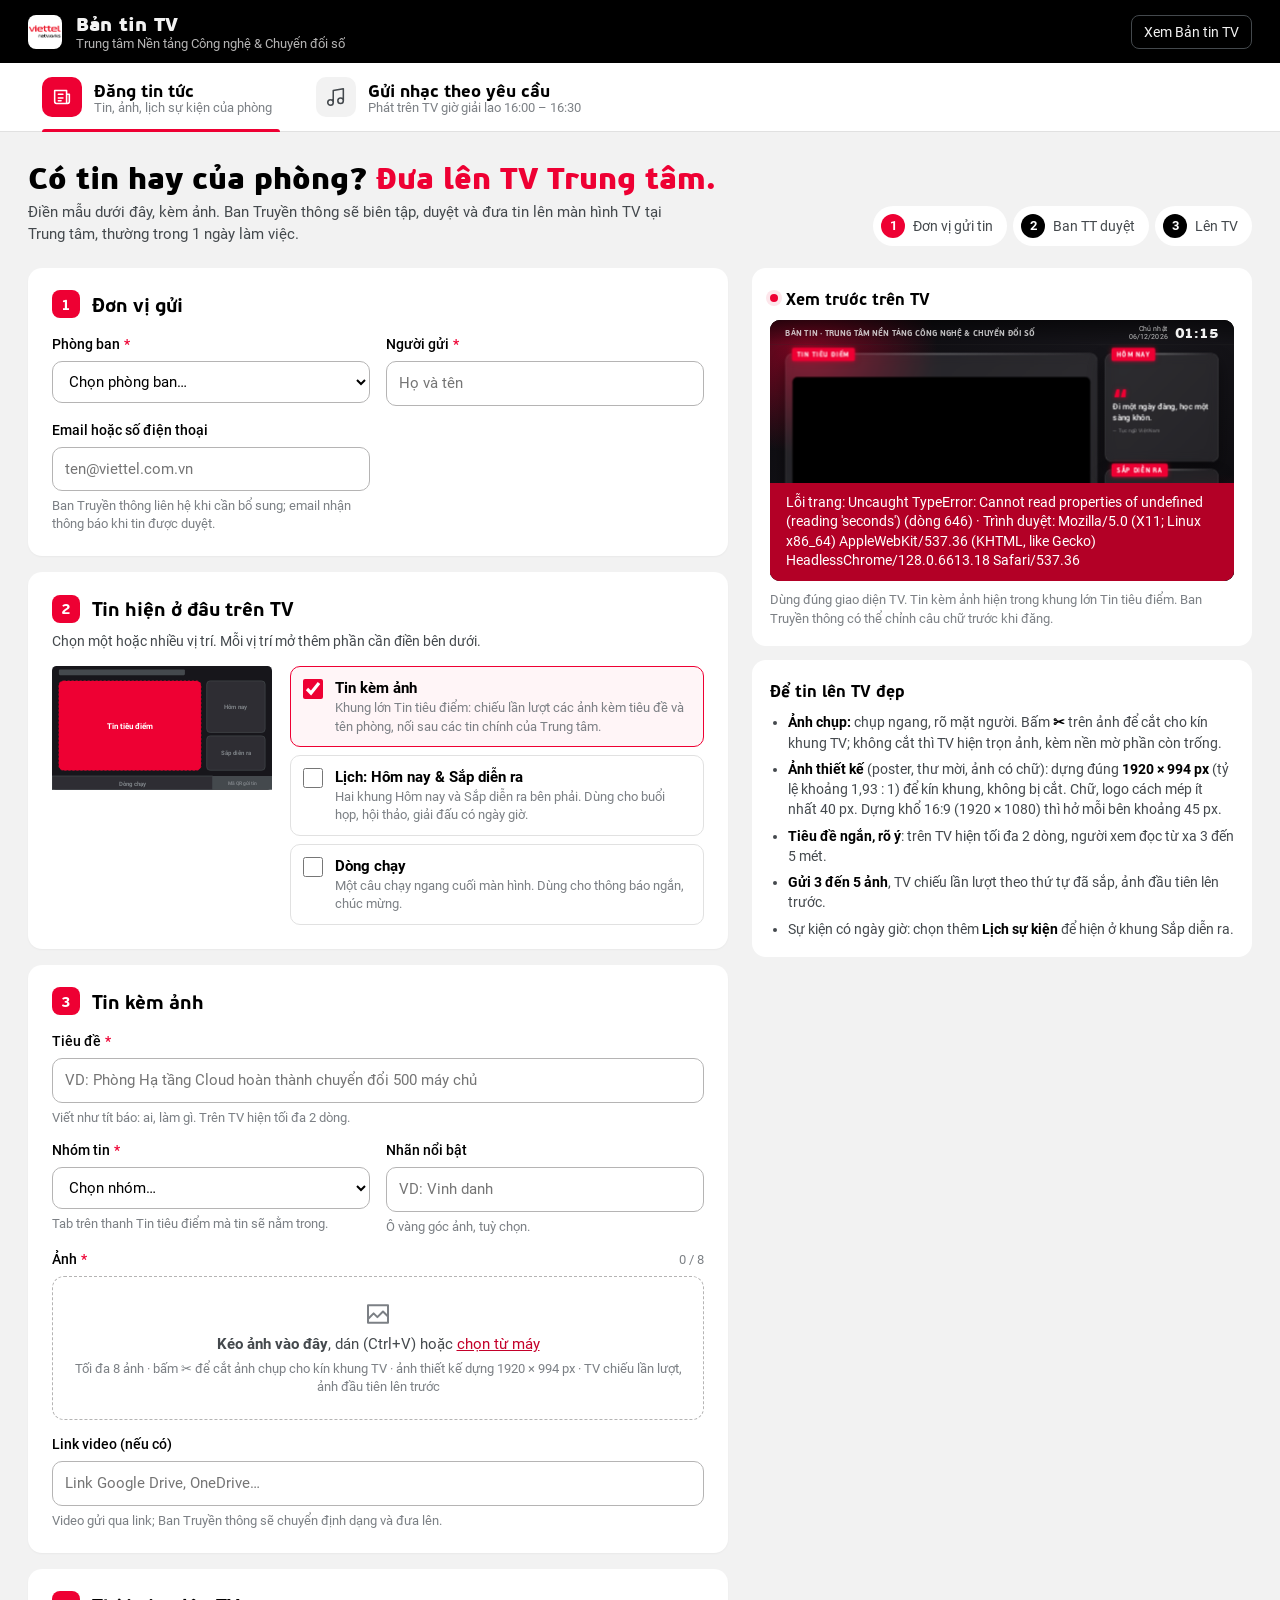
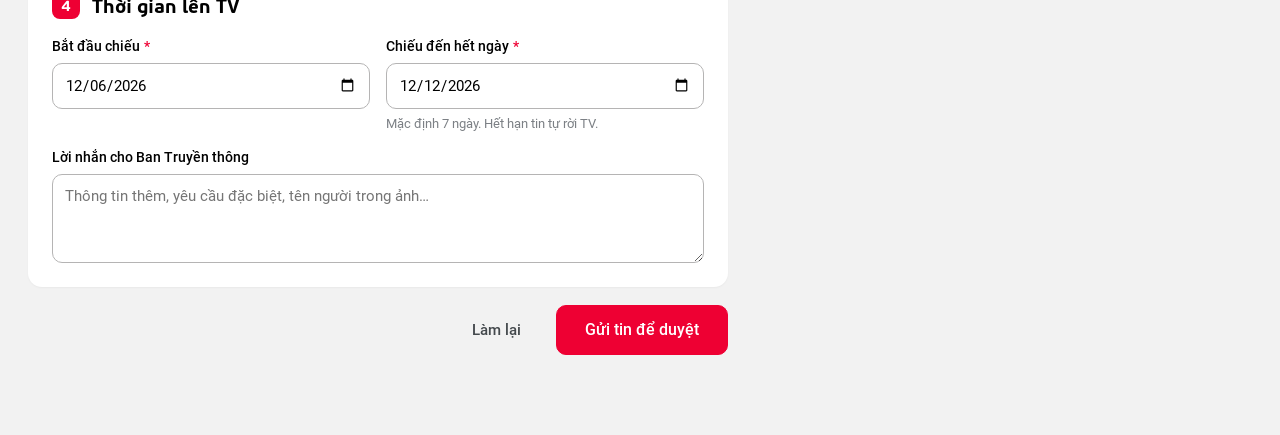
==== news/index.html @ ec41091d "TV nhạc: tải sẵn cả danh sách từ 15:45, lỗi thì thử lại; chưa có file thì hiện Đang tải bài thay vì " ====
<!DOCTYPE html>
<html lang="vi">
<head>
<meta charset="utf-8">
<meta name="viewport" content="width=device-width, initial-scale=1">
<meta name="robots" content="noindex">
<link rel="icon" type="image/png" href="../img/logo-vtnet.png">
<title>Gửi tin, gửi nhạc lên Bản tin TV</title>
<link rel="stylesheet" href="news.css?v=20261112">
<!-- Trang các phòng ban gửi tin (tab Đăng tin tức) và gửi nhạc giải lao (tab Gửi nhạc theo yêu cầu, #nhac, music.js).
     Tin, nhạc vào hàng chờ; Ban Truyền thông duyệt ở duyet.html / nhac.html rồi mới lên TV. -->
</head>
<body>
<header class="top">
  <img src="../img/logo-vtnet.png" alt="">
  <div class="ttl"><b>Bản tin TV</b><span>Trung tâm Nền tảng Công nghệ &amp; Chuyển đổi số</span></div>
  <span class="sp"></span>
  <span class="demo" id="demo" hidden title="Chưa nối máy chủ: tin chỉ lưu trong trình duyệt này">Chế độ thử</span>
  <a class="lnk" href="../tv/" target="_blank" rel="noopener">Xem Bản tin TV</a>
</header>

<nav class="modes" role="tablist" aria-label="Chọn việc">
  <div class="modes-in">
    <button type="button" role="tab" data-mode="tin" aria-selected="true">
      <svg viewBox="0 0 24 24" aria-hidden="true"><path d="M4 5h13v14H6a2 2 0 0 1-2-2zM17 9h3v8a2 2 0 0 1-2 2M8 9h5M8 13h5M8 16h3" fill="none" stroke="currentColor" stroke-width="1.7" stroke-linecap="round" stroke-linejoin="round"/></svg>
      <span><b>Đăng tin tức</b><small>Tin, ảnh, lịch sự kiện của phòng</small></span></button>
    <button type="button" role="tab" data-mode="nhac" aria-selected="false">
      <svg viewBox="0 0 24 24" aria-hidden="true"><path d="M9 18V5l11-2v13M9 18a3 3 0 1 1-6 0 3 3 0 0 1 6 0zm11-2a3 3 0 1 1-6 0 3 3 0 0 1 6 0z" fill="none" stroke="currentColor" stroke-width="1.7" stroke-linejoin="round"/></svg>
      <span><b>Gửi nhạc theo yêu cầu</b><small>Phát trên TV giờ giải lao 16:00 – 16:30</small></span></button>
  </div>
</nav>

<main class="wrap" id="main">
  <div class="hero">
    <div>
      <h1>Có tin hay của phòng? <span>Đưa lên TV Trung tâm.</span></h1>
      <p>Điền mẫu dưới đây, kèm ảnh. Ban Truyền thông sẽ biên tập, duyệt và đưa tin lên màn hình TV tại Trung tâm, thường trong 1 ngày làm việc.</p>
    </div>
    <ol class="steps"><li class="on">Đơn vị gửi tin</li><li>Ban TT duyệt</li><li>Lên TV</li></ol>
  </div>

  <div class="cols">
    <form id="form" novalidate>
      <div id="fields"></div>
      <div class="actions">
        <p class="errs" id="errs" role="alert"></p>
        <button type="button" class="btn ghost" id="reset">Làm lại</button>
        <button type="submit" class="btn primary lg" id="send">Gửi tin để duyệt</button>
      </div>
    </form>

    <aside class="side">
      <div class="sticky">
        <div class="panel">
          <h3><span class="dot"></span>Xem trước trên TV</h3>
          <div class="tvbox"><iframe id="tv" title="Xem trước Bản tin TV" loading="lazy"></iframe></div>
          <p class="note">Dùng đúng giao diện TV. Tin kèm ảnh hiện trong khung lớn Tin tiêu điểm. Ban Truyền thông có thể chỉnh câu chữ trước khi đăng.</p>
        </div>
        <div class="panel tips-panel">
          <h3>Để tin lên TV đẹp</h3>
          <ul class="tips">
            <li><b>Ảnh chụp:</b> chụp ngang, rõ mặt người. Bấm <b>✂</b> trên ảnh để cắt cho kín khung TV; không cắt thì TV hiện trọn ảnh, kèm nền mờ phần còn trống.</li>
            <li><b>Ảnh thiết kế</b> (poster, thư mời, ảnh có chữ): dựng đúng <b>1920 × 994 px</b> (tỷ lệ khoảng 1,93 : 1) để kín khung, không bị cắt. Chữ, logo cách mép ít nhất 40 px. Dựng khổ 16:9 (1920 × 1080) thì hở mỗi bên khoảng 45 px.</li>
            <li><b>Tiêu đề ngắn, rõ ý</b>: trên TV hiện tối đa 2 dòng, người xem đọc từ xa 3 đến 5 mét.</li>
            <li><b>Gửi 3 đến 5 ảnh</b>, TV chiếu lần lượt theo thứ tự đã sắp, ảnh đầu tiên lên trước.</li>
            <li>Sự kiện có ngày giờ: chọn thêm <b>Lịch sự kiện</b> để hiện ở khung Sắp diễn ra.</li>
          </ul>
        </div>
      </div>
    </aside>
  </div>
</main>

<section class="done" id="done" hidden>
  <div class="ok"><svg width="32" height="32" viewBox="0 0 24 24" aria-hidden="true"><path d="M5 12.5l4.5 4.5L19 7.5" fill="none" stroke="currentColor" stroke-width="2.4" stroke-linecap="round" stroke-linejoin="round"/></svg></div>
  <h2>Đã gửi tin</h2>
  <p>Ban Truyền thông sẽ xem và phản hồi. Ghi lại mã tin khi cần hỏi:</p>
  <div class="code" id="code"></div>
  <p id="mailnote"></p>
  <button class="btn primary" id="again">Gửi tin khác</button>
</section>

<main class="wrap" id="music" hidden></main>

<section class="done" id="mdone" hidden>
  <div class="ok"><svg width="32" height="32" viewBox="0 0 24 24" aria-hidden="true"><path d="M5 12.5l4.5 4.5L19 7.5" fill="none" stroke="currentColor" stroke-width="2.4" stroke-linecap="round" stroke-linejoin="round"/></svg></div>
  <h2>Đã gửi bài</h2>
  <p>Ban Truyền thông sẽ nghe và duyệt. Bài được duyệt vào hàng chờ, phát trên TV giờ giải lao chiều các ngày làm việc. Mã bài:</p>
  <div class="code" id="mcode"></div>
  <p id="mmailnote"></p>
  <button class="btn primary" id="magain">Gửi bài khác</button>
</section>

<script src="config.js?v=20261112"></script>
<script src="shared.js?v=20261112"></script>
<script src="form.js?v=20261112"></script>
<script src="music.js?v=20261112"></script>
<script>
(function () {
  'use strict';
  const N = window.VTNews, $ = (id) => document.getElementById(id);
  $('demo').hidden = !N.isDemo();

  const tv = $('tv');
  let first = true;
  function preview(r) {
    N.setPreview(Object.assign({}, r, { id: 'preview' }));
    if (first) { tv.src = '../tv/?preview=1'; first = false; } else { try { tv.contentWindow.location.reload(); } catch (e) { tv.src = '../tv/?preview=1&t=' + Date.now(); } }
  }

  // Nhớ phòng ban, người gửi, liên hệ cho lần gửi sau (chỉ trên máy này)
  const ME_KEY = 'vtnews-me';
  const me = N.store(ME_KEY) || {};
  const fresh = () => ({ dept: me.dept || '', sender: me.sender || '', contact: me.contact || '', where: { story: true } });
  const form = VTForm.mount($('fields'), fresh(), { onChange: preview });
  preview(form.get());

  $('reset').addEventListener('click', () => { if (confirm('Xoá toàn bộ nội dung đang điền?')) { form.set(fresh()); preview(form.get()); } });

  $('form').addEventListener('submit', (e) => {
    e.preventDefault();
    const errs = form.validate();
    $('errs').textContent = errs.length ? 'Còn thiếu: ' + errs.join(' · ') : '';
    if (errs.length) return;
    const p = form.payload(), btn = $('send');
    btn.disabled = true; btn.textContent = p.files.length ? 'Đang gửi ' + p.files.length + ' ảnh…' : 'Đang gửi…';
    N.call('submit', p).then((j) => {
      N.store(ME_KEY, { dept: p.record.dept, sender: p.record.sender, contact: p.record.contact });
      Object.assign(me, { dept: p.record.dept, sender: p.record.sender, contact: p.record.contact });
      $('code').textContent = j.record.id;
      $('mailnote').textContent = /@/.test(p.record.contact) ? 'Kết quả duyệt sẽ gửi về ' + p.record.contact + '.' : '';
      $('main').hidden = true; $('done').hidden = false; window.scrollTo(0, 0);
    }).catch((err) => {
      $('errs').textContent = 'Chưa gửi được: ' + err.message + '. Thử lại, hoặc gửi ảnh và nội dung qua email cho Ban Truyền thông.';
    }).then(() => { btn.disabled = false; btn.textContent = 'Gửi tin để duyệt'; });
  });

  // ---------- hai tab: Đăng tin tức | Gửi nhạc theo yêu cầu (#nhac) ----------
  let music = null;
  function mode(m) {
    const nhac = m === 'nhac';
    document.querySelectorAll('[data-mode]').forEach((b) => b.setAttribute('aria-selected', String(b.dataset.mode === m)));
    $('main').hidden = nhac || !$('done').hidden; $('done').hidden = nhac || $('done').hidden;
    $('music').hidden = !nhac || !$('mdone').hidden; $('mdone').hidden = !nhac || $('mdone').hidden;
    if (nhac && !music) music = VTMusic.mount($('music'), { onDone: (id, r) => {
      $('mcode').textContent = id;
      $('mmailnote').textContent = /@/.test(r.contact) ? 'Kết quả duyệt sẽ gửi về ' + r.contact + '.' : '';
      $('music').hidden = true; $('mdone').hidden = false; window.scrollTo(0, 0);
    } });
    document.title = nhac ? 'Gửi nhạc giải lao · Bản tin TV' : 'Gửi tin lên Bản tin TV';
  }
  document.querySelectorAll('[data-mode]').forEach((b) => b.addEventListener('click', () => {
    history.replaceState(null, '', b.dataset.mode === 'nhac' ? '#nhac' : location.pathname + location.search);
    mode(b.dataset.mode); window.scrollTo(0, 0);
  }));
  window.addEventListener('hashchange', () => mode(location.hash === '#nhac' ? 'nhac' : 'tin'));
  mode(location.hash === '#nhac' ? 'nhac' : 'tin');
  $('magain').addEventListener('click', () => { $('mdone').hidden = true; $('music').hidden = false; window.scrollTo(0, 0); });

  $('again').addEventListener('click', () => {
    form.set(fresh()); preview(form.get());
    $('done').hidden = true; $('main').hidden = false; window.scrollTo(0, 0);
  });
})();
</script>
</body>
</html>
---- news/news.css ----
/* Trang gửi tin và trang duyệt tin. Chỉ 5 màu Viettel và tint. */
@font-face { font-family: "FS PF BeauSans Pro"; font-weight: 700; font-display: swap; src: url("../fonts/FSPFBeauSansPro-Bold.otf") format("opentype"); }
@font-face { font-family: "FS PF BeauSans Pro"; font-weight: 800; font-display: swap; src: url("../fonts/FSPFBeauSansPro-Black.ttf") format("truetype"); }
@font-face { font-family: "Roboto"; font-weight: 400; font-display: swap; src: url("../fonts/Roboto-Regular.ttf") format("truetype"); }
@font-face { font-family: "Roboto"; font-weight: 500; font-display: swap; src: url("../fonts/Roboto-Medium.ttf") format("truetype"); }
@font-face { font-family: "Roboto"; font-weight: 700; font-display: swap; src: url("../fonts/Roboto-Bold.ttf") format("truetype"); }

:root {
  --red: #EE0033; --red-d: #C4002A; --red-t: #FDE6EB; --red-tt: #FFF5F7;
  --ink: #000000; --ink-2: #44494D; --ink-3: #7C8085; --line: #E1E1E1; --line-2: #B5B4B4;
  --bg: #F2F2F2; --card: #FFFFFF;
  --display: "FS PF BeauSans Pro", "Roboto", "Segoe UI", Helvetica, Arial, sans-serif;
  --body: "Roboto", "Segoe UI", Helvetica, Arial, sans-serif;
  --r: 14px;
  color-scheme: light;
}
* { box-sizing: border-box; }
html { -webkit-text-size-adjust: 100%; }
body { margin: 0; background: var(--bg); color: var(--ink); font: 15px/1.5 var(--body); -webkit-font-smoothing: antialiased; }
button, input, select, textarea { font: inherit; color: inherit; }
[hidden] { display: none !important; }
a { color: var(--red-d); }

/* thanh trên cùng */
.top { position: sticky; top: 0; z-index: 20; display: flex; align-items: center; gap: 14px; padding: 12px 28px; background: #000; color: #F2F2F2; }
.top img { width: 34px; height: 34px; border-radius: 8px; background: #fff; object-fit: contain; }
.top .ttl { display: flex; flex-direction: column; line-height: 1.25; min-width: 0; }
.top .ttl b { font-family: var(--display); font-weight: 800; font-size: 19px; letter-spacing: .01em; }
.top .ttl span { font-size: 12.5px; color: #B5B4B4; white-space: nowrap; overflow: hidden; text-overflow: ellipsis; }
.top .sp { flex: 1; }
.top .demo { padding: 4px 10px; border-radius: 999px; background: var(--red); color: #fff; font-size: 12px; font-weight: 700; letter-spacing: .04em; text-transform: uppercase; white-space: nowrap; }
.top a.lnk, .top button.lnk { color: #F2F2F2; background: none; border: 1px solid #44494D; border-radius: 8px; padding: 6px 12px; font-size: 13.5px; text-decoration: none; cursor: pointer; white-space: nowrap; }
.top .lnk:hover { border-color: #B5B4B4; }

.wrap { max-width: 1320px; margin: 0 auto; padding: 28px 28px 80px; }

/* giới thiệu 3 bước */
.hero { display: grid; grid-template-columns: minmax(0, 1fr) auto; gap: 24px; align-items: end; margin-bottom: 22px; }
.hero h1 { margin: 0 0 6px; font-family: var(--display); font-weight: 800; font-size: 30px; line-height: 1.15; }
.hero h1 span { color: var(--red); }
.hero p { margin: 0; color: var(--ink-2); max-width: 640px; }
.steps { display: flex; gap: 6px; margin: 0; padding: 0; list-style: none; counter-reset: st; }
.steps li { counter-increment: st; display: flex; align-items: center; gap: 8px; padding: 8px 14px 8px 8px; background: var(--card); border-radius: 999px; font-size: 13.5px; color: var(--ink-2); white-space: nowrap; }
.steps li::before { content: counter(st); display: grid; place-items: center; width: 24px; height: 24px; border-radius: 50%; background: var(--ink); color: #fff; font-weight: 700; font-size: 12.5px; }
.steps li.on::before { background: var(--red); }

.cols { display: grid; grid-template-columns: minmax(0, 1fr) 500px; gap: 24px; align-items: start; }

/* ---------- khung nhập ---------- */
.vtform { counter-reset: sec; display: grid; gap: 16px; }
.card { background: var(--card); border-radius: var(--r); padding: 22px 24px 24px; box-shadow: 0 1px 2px rgba(0,0,0,.04); }
.card h2 { counter-increment: sec; display: flex; align-items: center; gap: 12px; margin: 0 0 16px; font-family: var(--display); font-weight: 700; font-size: 19px; }
.card h2::before { content: counter(sec); display: grid; place-items: center; width: 28px; height: 28px; border-radius: 8px; background: var(--red); color: #fff; font-size: 15px; }
.card.admin { border: 1.5px dashed var(--line-2); }
.card.admin h2::before { background: var(--ink); }
.card .lead { margin: -8px 0 14px; color: var(--ink-2); font-size: 14px; }
.grid { display: grid; grid-template-columns: repeat(2, minmax(0, 1fr)); gap: 14px 16px; }
.f { display: flex; flex-direction: column; gap: 6px; min-width: 0; }
.f.wide { grid-column: 1 / -1; }
.fl { display: flex; align-items: baseline; gap: 4px; font-weight: 500; font-size: 14px; color: var(--ink); }
.fl em { color: var(--red); font-style: normal; }
.fl .cnt { margin-left: auto; font-style: normal; font-weight: 400; font-size: 12.5px; color: var(--ink-3); font-variant-numeric: tabular-nums; }
.fl .cnt.hi { color: var(--red-d); }
.f input, .f select, .f textarea { width: 100%; padding: 10px 12px; border: 1px solid var(--line-2); border-radius: 10px; background: #fff; outline: none; transition: border-color .15s, box-shadow .15s; }
.f textarea { resize: vertical; min-height: 44px; }
.f input:focus, .f select:focus, .f textarea:focus { border-color: var(--ink); box-shadow: 0 0 0 3px rgba(0,0,0,.08); }
.f .hint { color: var(--ink-3); font-size: 12.5px; line-height: 1.4; }
.warn:empty { display: none; }
.warn { color: var(--red-d); font-size: 12.5px; }
.f.err input, .f.err select, .f.err textarea, .f.err .drop { border-color: var(--red); box-shadow: 0 0 0 3px var(--red-t); }
.f.check, .opt { flex-direction: row; align-items: flex-start; gap: 12px; cursor: pointer; }
.f.check input, .opt input { width: 20px; height: 20px; margin: 2px 0 0; accent-color: var(--red); flex: none; }
.f.check span, .opt span { display: flex; flex-direction: column; }
.f.check small, .opt small { color: var(--ink-3); font-size: 13px; line-height: 1.4; }

/* chọn vị trí trên TV */
.where { display: grid; grid-template-columns: 220px minmax(0, 1fr); gap: 18px; align-items: start; }
.tvmap { width: 100%; height: auto; display: block; }
.tvmap .z-bg { fill: #17161b; }
.tvmap .z-dim { fill: #44494D; }
.tvmap .z { fill: #2e2d33; stroke: #44494D; stroke-width: .6; transition: fill .2s; }
.tvmap .z.on { fill: var(--red); stroke: var(--red); }
.tvmap .z-big { fill: #26252b; stroke-dasharray: 2 1.5; }
.tvmap .z-t { fill: #7C8085; font: 700 7px var(--body); text-anchor: middle; }
.tvmap [data-z-t] { font-size: 5.6px; }
.tvmap .z-t.on { fill: #fff; }
.opts { display: grid; gap: 8px; }
.opt { display: flex; padding: 10px 12px; border: 1px solid var(--line); border-radius: 10px; transition: border-color .15s, background .15s; }
.opt:hover { border-color: var(--line-2); }
.opt:has(input:checked) { border-color: var(--red); background: var(--red-tt); }
.opt.err { border-color: var(--red); }

/* ảnh */
.drop { display: grid; justify-items: center; gap: 4px; padding: 22px 16px; border: 1.5px dashed var(--line-2); border-radius: 12px; text-align: center; color: var(--ink-2); cursor: pointer; transition: border-color .15s, background .15s; outline: none; }
.drop svg { width: 30px; height: 30px; color: var(--ink-3); }
.drop u { color: var(--red-d); }
.drop small { color: var(--ink-3); font-size: 12.5px; }
.drop:hover, .drop:focus-visible, .drop.over { border-color: var(--red); background: var(--red-tt); }
.drop.busy { opacity: .6; pointer-events: none; }
.drop.full { display: none; }
.thumbs { list-style: none; margin: 4px 0 0; padding: 0; display: grid; grid-template-columns: repeat(auto-fill, minmax(150px, 1fr)); gap: 10px; }
.thumbs:empty { display: none; }
.thumbs li { position: relative; border-radius: 10px; overflow: hidden; background: #000; }
.thumbs img { display: block; width: 100%; aspect-ratio: 1232 / 638; object-fit: contain; }
.thumbs .n { position: absolute; left: 6px; top: 6px; min-width: 22px; height: 22px; padding: 0 6px; display: grid; place-items: center; border-radius: 6px; background: var(--red); color: #fff; font-weight: 700; font-size: 12px; }
.thumbs .tb { position: absolute; right: 6px; top: 6px; display: flex; gap: 4px; }
.thumbs .tb button { width: 26px; height: 26px; border: 0; border-radius: 6px; background: rgba(0,0,0,.65); color: #fff; font-size: 16px; line-height: 1; cursor: pointer; }
.thumbs .tb button:hover:not(:disabled) { background: var(--red); }
.thumbs .tb button:disabled { opacity: .35; cursor: default; }
.thumbs li small { display: block; padding: 5px 8px; background: #44494D; color: #F2F2F2; font-size: 11.5px; line-height: 1.3; }

/* nút */
/* khung cắt ảnh theo khung TV */
.cropper { position: fixed; inset: 0; z-index: 50; display: grid; place-items: center; padding: 16px; background: rgba(0,0,0,.72); }
.cr-card { width: min(920px, 100%); max-height: 100%; overflow: auto; padding: 20px 22px; border-radius: var(--r); background: var(--card); }
.cr-card h3 { margin: 0 0 2px; font-family: var(--display); font-size: 19px; }
.cr-card p { margin: 0 0 14px; color: var(--ink-2); font-size: 14px; }
.cr-stage { position: relative; aspect-ratio: 1232 / 638; overflow: hidden; border-radius: 10px; background: #000; cursor: grab; touch-action: none; user-select: none; }
.cr-stage.drag { cursor: grabbing; }
.cr-stage img { position: absolute; left: 0; top: 0; max-width: none; pointer-events: none; }
.cr-zoom { display: flex; align-items: center; gap: 12px; margin: 14px 0 4px; font-size: 13px; color: var(--ink-3); }
.cr-zoom input { flex: 1; accent-color: var(--red); }
.cr-act { display: flex; gap: 8px; margin-top: 12px; }
.cr-act span { flex: 1; }
.btn { display: inline-flex; align-items: center; justify-content: center; gap: 8px; min-height: 42px; padding: 0 18px; border: 1px solid var(--line-2); border-radius: 10px; background: #fff; font-weight: 500; cursor: pointer; white-space: nowrap; transition: background .15s, border-color .15s; }
.btn:hover { border-color: var(--ink); }
.btn.primary { background: var(--red); border-color: var(--red); color: #fff; }
.btn.primary:hover { background: var(--red-d); border-color: var(--red-d); }
.btn.dark { background: var(--ink); border-color: var(--ink); color: #fff; }
.btn.ghost { border-color: transparent; background: none; color: var(--ink-2); }
.btn.ghost:hover { color: var(--red-d); }
.btn:disabled { opacity: .5; cursor: progress; }
.btn.lg { min-height: 50px; padding: 0 28px; font-size: 16px; }

/* cột phải: xem trước */
.side .sticky { position: sticky; top: 82px; display: grid; gap: 14px; }
.panel { background: var(--card); border-radius: var(--r); padding: 18px; }
.panel h3 { margin: 0 0 10px; display: flex; align-items: center; gap: 8px; font-family: var(--display); font-weight: 700; font-size: 16px; }
.panel h3 .dot { width: 8px; height: 8px; border-radius: 50%; background: var(--red); box-shadow: 0 0 0 4px var(--red-t); }
.tvbox { position: relative; aspect-ratio: 16 / 9; border-radius: 10px; overflow: hidden; background: #000; }
.tvbox iframe { position: absolute; inset: 0; width: 100%; height: 100%; border: 0; }
.panel .note { margin: 10px 0 0; color: var(--ink-3); font-size: 12.5px; }
.tips { margin: 0; padding-left: 18px; color: var(--ink-2); font-size: 13.5px; }
.tips li + li { margin-top: 6px; }
.tips b { color: var(--ink); }

.actions { display: flex; align-items: center; gap: 16px; justify-content: flex-end; margin-top: 18px; }
.errs { margin: 0 auto 0 0; color: var(--red-d); font-size: 13.5px; }
.errs:empty { display: none; }

/* đã gửi */
.done { max-width: 560px; margin: 60px auto; padding: 36px; background: var(--card); border-radius: 18px; text-align: center; }
.done .ok { width: 64px; height: 64px; margin: 0 auto 16px; display: grid; place-items: center; border-radius: 50%; background: var(--red); color: #fff; }
.done h2 { margin: 0 0 8px; font-family: var(--display); font-weight: 800; font-size: 26px; }
.done p { margin: 0 0 6px; color: var(--ink-2); }
.done .code { display: inline-block; margin: 10px 0 22px; padding: 8px 16px; border-radius: 10px; background: var(--bg); font: 700 20px/1 var(--body); letter-spacing: .08em; }

.toast { position: fixed; left: 50%; bottom: 24px; z-index: 50; transform: translateX(-50%); padding: 12px 18px; border-radius: 10px; background: #000; color: #fff; font-size: 14px; box-shadow: 0 10px 30px rgba(0,0,0,.25); }
.toast.bad { background: var(--red-d); }

/* ---------- trang duyệt ---------- */
.admin-wrap { display: grid; grid-template-columns: 360px minmax(0, 1fr); min-height: calc(100vh - 58px); }
.inbox { border-right: 1px solid var(--line); background: var(--card); display: flex; flex-direction: column; height: calc(100vh - 58px); position: sticky; top: 58px; }
.inbox .head { padding: 16px 16px 10px; border-bottom: 1px solid var(--line); display: grid; gap: 10px; }
.stats { display: grid; grid-template-columns: repeat(3, 1fr); gap: 8px; }
.stats div { padding: 8px 10px; border-radius: 10px; background: var(--bg); }
.stats b { display: block; font-family: var(--display); font-weight: 800; font-size: 22px; line-height: 1.1; }
.stats span { font-size: 12px; color: var(--ink-2); }
.stats .live b { color: var(--red); }
.filters { display: flex; flex-wrap: wrap; gap: 6px; }
.filters button { padding: 5px 11px; border: 1px solid var(--line); border-radius: 999px; background: #fff; font-size: 13px; color: var(--ink-2); cursor: pointer; }
.filters button.on { background: var(--ink); border-color: var(--ink); color: #fff; }
.filters button i { font-style: normal; opacity: .65; margin-left: 3px; }
.search { width: 100%; padding: 8px 12px; border: 1px solid var(--line-2); border-radius: 10px; outline: none; }
.search:focus { border-color: var(--ink); }
.items { list-style: none; margin: 0; padding: 6px; overflow: auto; flex: 1; }
.items li { display: grid; grid-template-columns: 64px minmax(0, 1fr); gap: 10px; padding: 10px; border-radius: 10px; cursor: pointer; }
.items li:hover { background: var(--bg); }
.items li.on { background: var(--red-tt); box-shadow: inset 3px 0 0 var(--red); }
.items .th { width: 64px; height: 36px; border-radius: 6px; background: #17161b center / cover no-repeat; display: grid; place-items: center; color: #7C8085; font-size: 10px; }
.items .tt { font-weight: 500; font-size: 14px; line-height: 1.3; display: -webkit-box; -webkit-line-clamp: 2; -webkit-box-orient: vertical; overflow: hidden; }
.items .mt { display: flex; align-items: center; gap: 6px; margin-top: 4px; font-size: 12px; color: var(--ink-3); white-space: nowrap; overflow: hidden; }
.items .empty { display: block; padding: 30px 16px; text-align: center; color: var(--ink-3); cursor: default; }
.items .empty:hover { background: none; }
.chip { display: inline-block; padding: 2px 8px; border-radius: 999px; font-size: 11.5px; font-weight: 700; white-space: nowrap; background: var(--bg); color: var(--ink-2); }
.chip.pending { background: #000; color: #fff; }
.chip.live { background: var(--red); color: #fff; }
.chip.scheduled { background: var(--red-t); color: var(--red-d); }
.chip.rejected, .chip.archived, .chip.expired { background: var(--bg); color: var(--ink-3); }

.editor { padding: 0 28px 60px; min-width: 0; }
.ebar { position: sticky; top: 58px; z-index: 10; display: flex; align-items: center; gap: 10px; flex-wrap: wrap; margin: 0 -28px 20px; padding: 14px 28px; background: rgba(242,242,242,.94); backdrop-filter: blur(10px); border-bottom: 1px solid var(--line); }
.ebar .who { margin-right: auto; min-width: 0; }
.ebar .who b { display: block; font-family: var(--display); font-weight: 700; font-size: 17px; white-space: nowrap; overflow: hidden; text-overflow: ellipsis; max-width: 520px; }
.ebar .who span { font-size: 12.5px; color: var(--ink-3); }
.ecols { display: grid; grid-template-columns: minmax(0, 1fr) 460px; gap: 22px; align-items: start; }
.blank { display: grid; place-items: center; min-height: 60vh; color: var(--ink-3); text-align: center; }
.blank b { display: block; font-family: var(--display); font-size: 20px; color: var(--ink-2); margin-bottom: 4px; }

.login { max-width: 400px; margin: 12vh auto; padding: 32px; background: var(--card); border-radius: 18px; display: grid; gap: 14px; }
.login h2 { margin: 0; font-family: var(--display); font-weight: 800; font-size: 24px; }
.login p { margin: 0; color: var(--ink-2); font-size: 14px; }

/* hai tab đầu trang gửi: Đăng tin tức | Gửi nhạc theo yêu cầu */
.modes { background: var(--card); border-bottom: 1px solid var(--line); }
.modes-in { max-width: 1320px; margin: 0 auto; padding: 0 28px; display: flex; gap: 8px; }
.modes button { position: relative; display: flex; align-items: center; gap: 12px; padding: 14px 22px 14px 14px; border: 0; background: none; text-align: left; cursor: pointer; color: var(--ink-2); border-radius: 12px 12px 0 0; transition: background .15s, color .15s; }
.modes button:hover { background: var(--red-tt); }
.modes button svg { flex: none; width: 40px; height: 40px; padding: 9px; border-radius: 10px; background: var(--bg); color: var(--ink-2); transition: background .15s, color .15s; }
.modes button span { display: flex; flex-direction: column; line-height: 1.3; }
.modes button b { font-family: var(--display); font-weight: 700; font-size: 17px; color: var(--ink); }
.modes button small { font-size: 12.5px; color: var(--ink-3); }
.modes button[aria-selected="true"] { color: var(--ink); }
.modes button[aria-selected="true"] svg { background: var(--red); color: #fff; }
.modes button[aria-selected="true"]::after { content: ""; position: absolute; left: 14px; right: 14px; bottom: -1px; height: 3px; border-radius: 3px 3px 0 0; background: var(--red); }

/* nhạc: bài đã chọn */
.song { display: flex; align-items: center; gap: 14px; padding: 12px 14px; border: 1px solid var(--line); border-radius: 12px; background: var(--red-tt); }
.song .s-ic { flex: none; width: 44px; height: 44px; border-radius: 10px; background: var(--red); display: flex; align-items: flex-end; justify-content: center; gap: 3px; padding: 11px 0; }
.song .s-ic span { width: 4px; height: 40%; border-radius: 2px; background: #fff; animation: eq 1s ease-in-out infinite alternate; }
.song .s-ic span:nth-child(2) { animation-delay: -.4s; } .song .s-ic span:nth-child(3) { animation-delay: -.7s; }
@keyframes eq { from { height: 25%; } to { height: 100%; } }
.song .s-info { flex: 1; min-width: 0; display: flex; flex-direction: column; gap: 4px; }
.song .s-info b { font-weight: 500; white-space: nowrap; overflow: hidden; text-overflow: ellipsis; }
.song .s-info small { color: var(--ink-3); font-size: 12.5px; }
.song audio { width: 100%; height: 34px; }

/* nhạc: hàng chờ */
.q-head { display: flex; align-items: center; justify-content: space-between; gap: 8px; margin-bottom: 8px; font-size: 14px; }
.queue { list-style: none; margin: 0; padding: 0; }
.queue li { display: grid; grid-template-columns: 46px minmax(0, 1fr) auto; gap: 10px; align-items: baseline; padding: 9px 0; border-top: 1px solid var(--line); }
.queue time { font-weight: 700; font-size: 13px; color: var(--red-d); font-variant-numeric: tabular-nums; }
.queue b { display: block; font-weight: 500; font-size: 14px; line-height: 1.3; }
.queue b span { font-weight: 400; color: var(--ink-2); }
.queue small { display: block; color: var(--ink-3); font-size: 12.5px; line-height: 1.35; margin-top: 2px; }
.queue i { font-style: normal; font-size: 12.5px; color: var(--ink-3); font-variant-numeric: tabular-nums; }
.queue li.fb time { color: var(--ink-3); }
.q-empty { margin: 0; padding: 14px 0; color: var(--ink-3); font-size: 14px; }
.q-more { margin: 8px 0 0; color: var(--ink-3); font-size: 12.5px; }
@media (prefers-reduced-motion: reduce) { .song .s-ic span { animation: none; height: 70%; } }

/* trang duyệt nhạc (nhac.html) */
.mlist { display: grid; gap: 14px; }
.mcard { display: grid; gap: 12px; padding: 18px 20px; }
.mcard .m-top { display: flex; align-items: center; gap: 6px; flex-wrap: wrap; }
.mcard .m-meta { margin-left: auto; font-size: 12.5px; color: var(--ink-3); }
.mcard .m-who { margin: 0; font-size: 13.5px; color: var(--ink-2); }
.mcard .m-play { display: flex; align-items: center; gap: 14px; font-size: 13.5px; }
.mcard .m-play audio { flex: 1; height: 38px; }
.mcard .m-act { display: flex; align-items: center; gap: 8px; flex-wrap: wrap; }
.mcard .m-act .sp { flex: 1; }
.opt.sm { padding: 8px 10px; align-items: center; font-size: 14px; }
.opt.sm input { margin: 0; width: 18px; height: 18px; }

@media (max-width: 1180px) {
  .cols, .ecols { grid-template-columns: minmax(0, 1fr); }
  .side { order: -1; }
  .side .sticky { position: static; }
  .side .tips-panel { display: none; }
}
@media (max-width: 900px) {
  .admin-wrap { grid-template-columns: minmax(0, 1fr); }
  .inbox { position: static; height: auto; max-height: 55vh; border-right: 0; border-bottom: 1px solid var(--line); }
  .ebar { top: 58px; }
}
@media (max-width: 640px) {
  .top { padding: 10px 16px; }
  .top .ttl span, .top .lnk { display: none; }
  .top .ttl b { font-size: 17px; }
  .modes-in { padding: 0 8px; gap: 0; }
  .modes button { flex: 1 1 0; min-width: 0; padding: 12px 8px; gap: 8px; }
  .modes button span { min-width: 0; }
  .modes button svg { width: 34px; height: 34px; padding: 7px; }
  .modes button b { font-size: 14.5px; }
  .modes button small { display: none; }
  .steps li { white-space: normal; }
  .wrap { padding: 18px 16px 60px; }
  .hero { grid-template-columns: minmax(0, 1fr); }
  .hero h1 { font-size: 24px; }
  .steps { flex-wrap: wrap; }
  .card { padding: 18px 16px 20px; }
  .grid { grid-template-columns: minmax(0, 1fr); }
  .where { grid-template-columns: minmax(0, 1fr); }
  .tvmap { max-width: 260px; }
  .actions { flex-direction: column; align-items: stretch; }
  .editor { padding: 0 16px 60px; }
  .ebar { margin: 0 -16px 16px; padding: 12px 16px; }
}
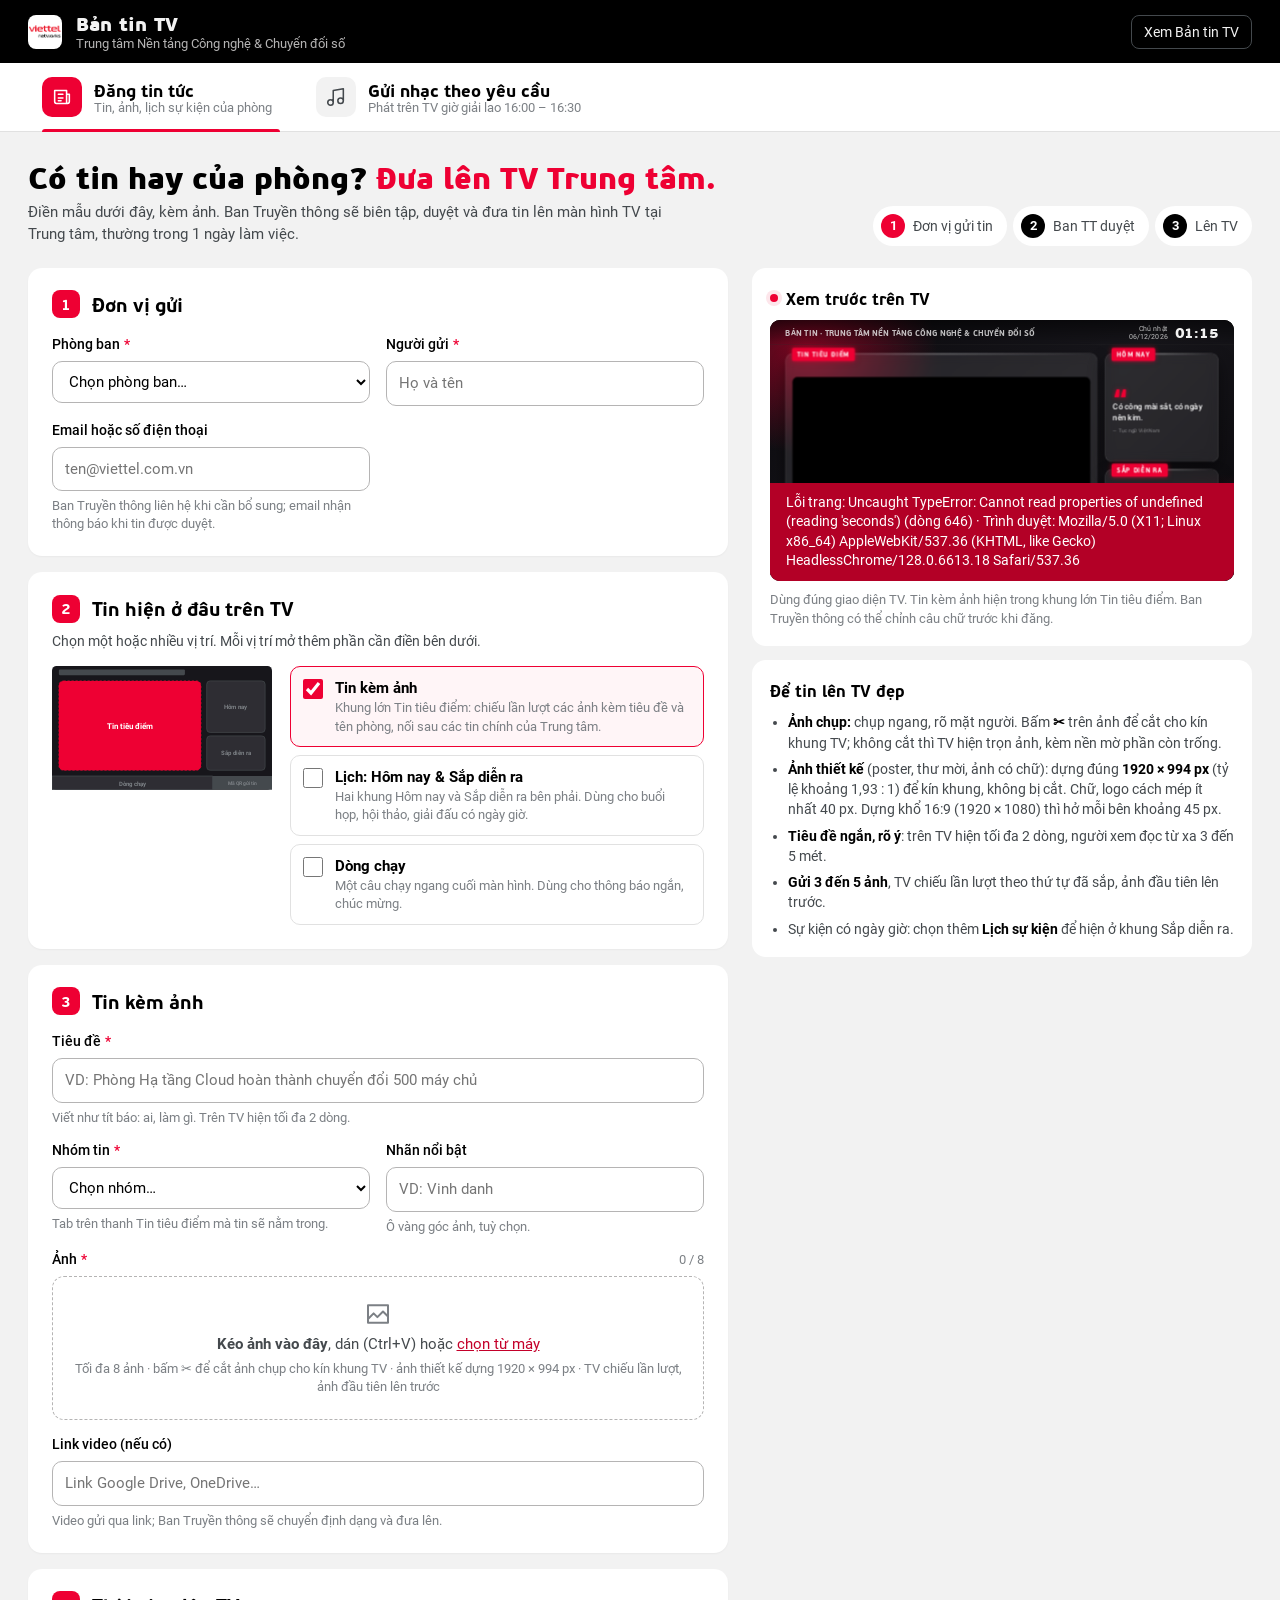
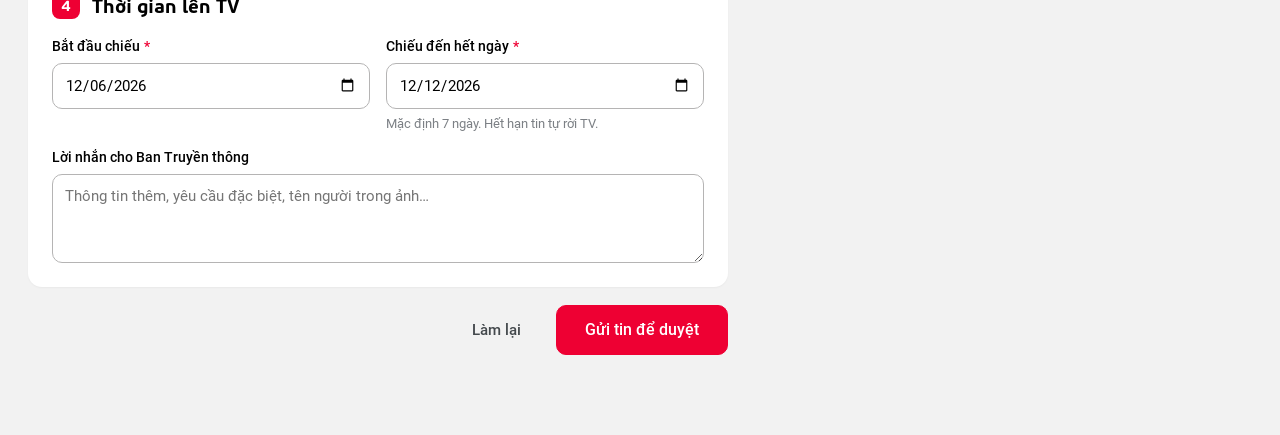
==== commit 58da8c33: "TV nhạc: từ 10:00 tải sẵn mọi bài trong danh sách, mở thử cho chắc phát được, lưu vào bộ nhớ trình d" ====
--- a/news/index.html
+++ b/news/index.html
@@ -6,7 +6,7 @@
 <meta name="robots" content="noindex">
 <link rel="icon" type="image/png" href="../img/logo-vtnet.png">
 <title>Gửi tin, gửi nhạc lên Bản tin TV</title>
-<link rel="stylesheet" href="news.css?v=20261112">
+<link rel="stylesheet" href="news.css?v=20261112b">
 <!-- Trang các phòng ban gửi tin (tab Đăng tin tức) và gửi nhạc giải lao (tab Gửi nhạc theo yêu cầu, #nhac, music.js).
      Tin, nhạc vào hàng chờ; Ban Truyền thông duyệt ở duyet.html / nhac.html rồi mới lên TV. -->
 </head>
@@ -91,10 +91,10 @@
   <button class="btn primary" id="magain">Gửi bài khác</button>
 </section>
 
-<script src="config.js?v=20261112"></script>
-<script src="shared.js?v=20261112"></script>
-<script src="form.js?v=20261112"></script>
-<script src="music.js?v=20261112"></script>
+<script src="config.js?v=20261112b"></script>
+<script src="shared.js?v=20261112b"></script>
+<script src="form.js?v=20261112b"></script>
+<script src="music.js?v=20261112b"></script>
 <script>
 (function () {
   'use strict';
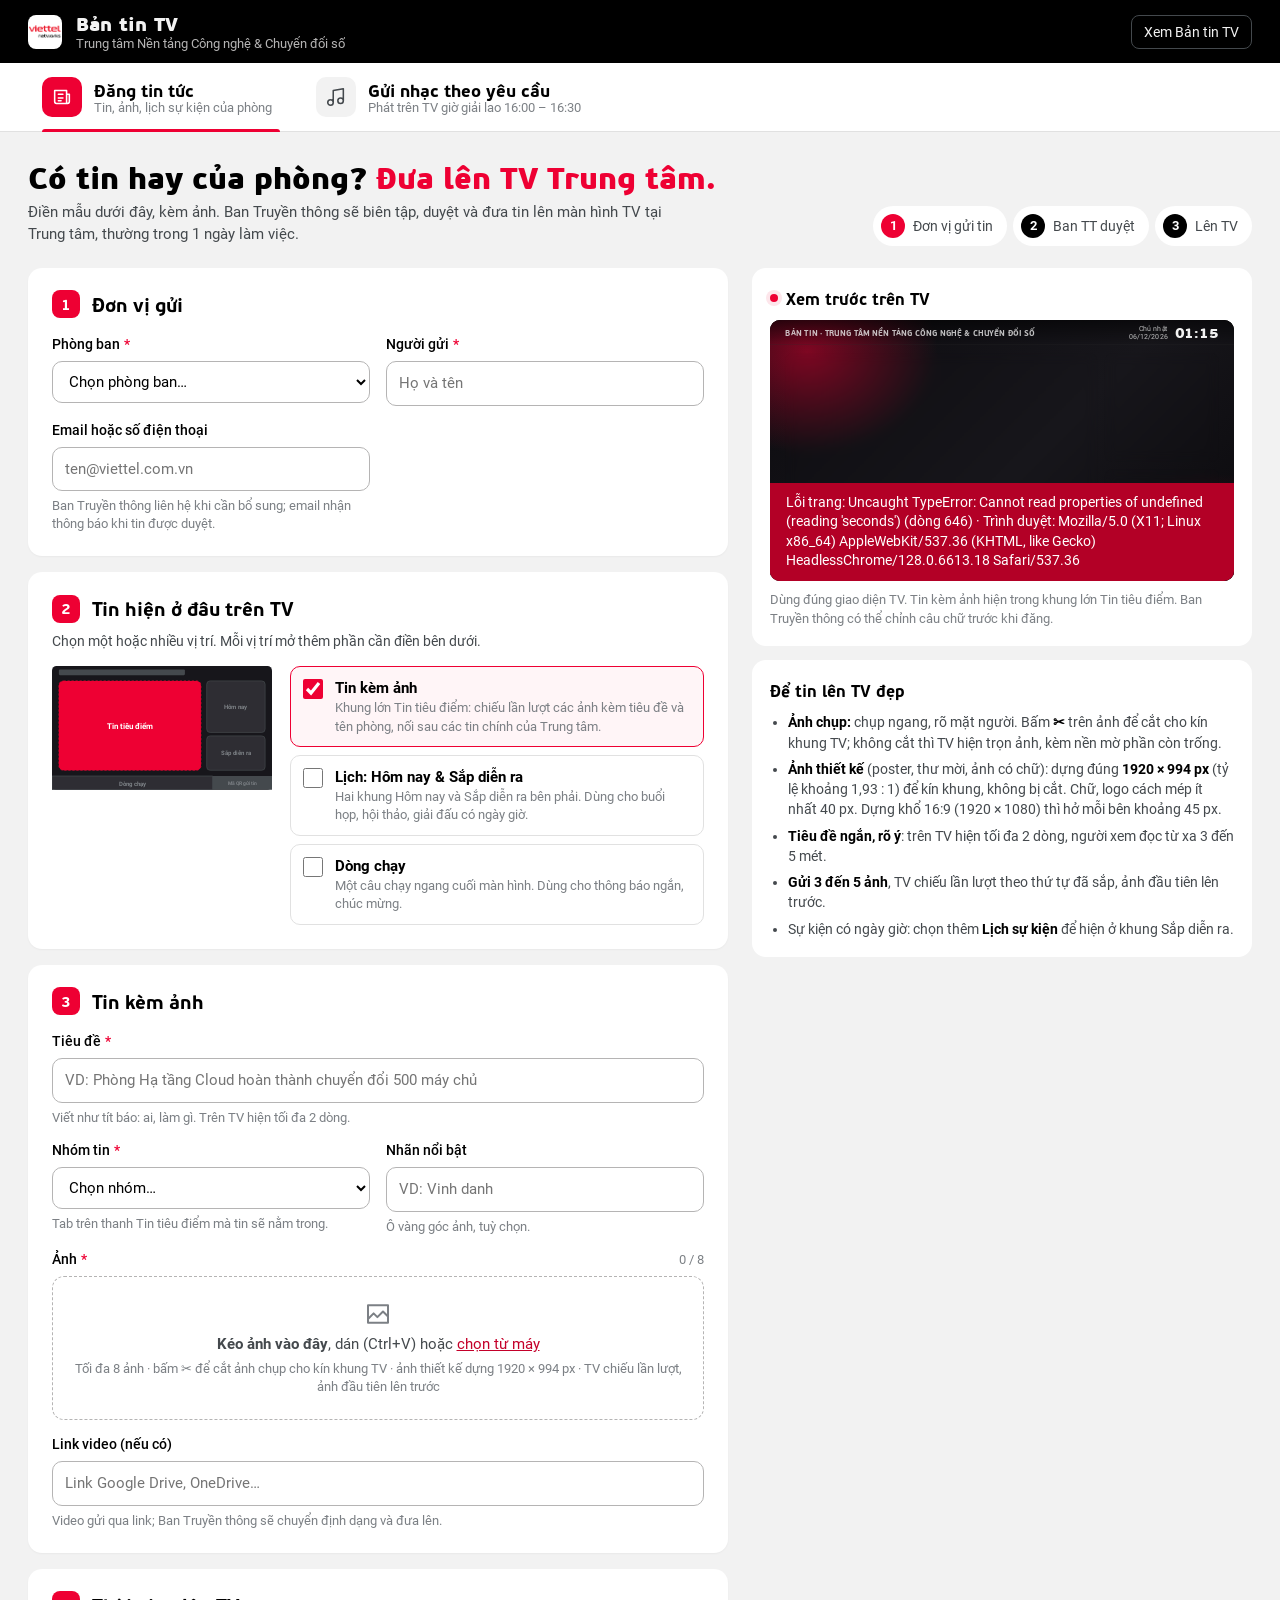
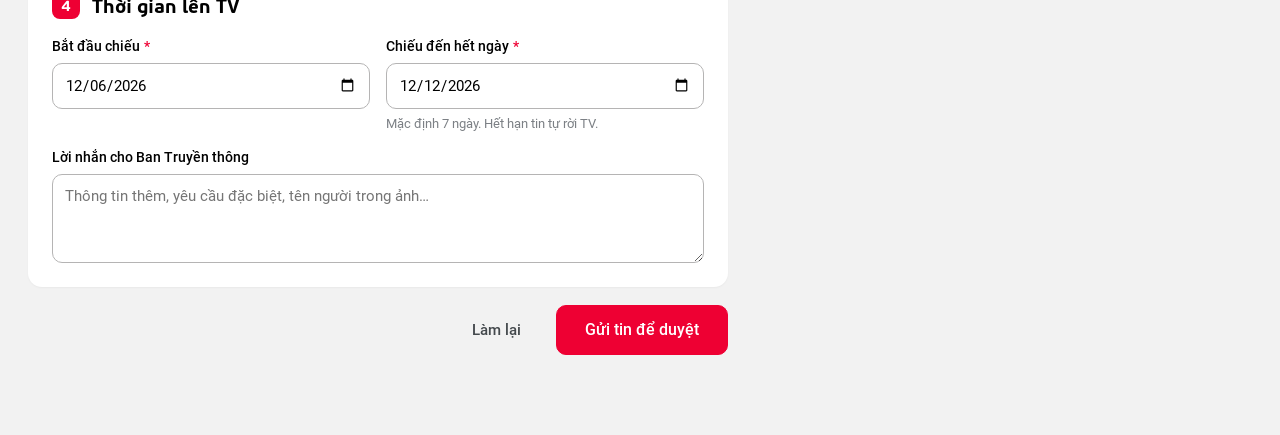
==== commit 70faadb5: "Nhạc: Ban Truyền thông kéo thả hoặc bấm lên xuống để đổi thứ tự phát trong buổi; TV không ngắt bài đ" ====
--- a/news/index.html
+++ b/news/index.html
@@ -6,7 +6,7 @@
 <meta name="robots" content="noindex">
 <link rel="icon" type="image/png" href="../img/logo-vtnet.png">
 <title>Gửi tin, gửi nhạc lên Bản tin TV</title>
-<link rel="stylesheet" href="news.css?v=20261112b">
+<link rel="stylesheet" href="news.css?v=20261113">
 <!-- Trang các phòng ban gửi tin (tab Đăng tin tức) và gửi nhạc giải lao (tab Gửi nhạc theo yêu cầu, #nhac, music.js).
      Tin, nhạc vào hàng chờ; Ban Truyền thông duyệt ở duyet.html / nhac.html rồi mới lên TV. -->
 </head>
@@ -91,10 +91,10 @@
   <button class="btn primary" id="magain">Gửi bài khác</button>
 </section>
 
-<script src="config.js?v=20261112b"></script>
-<script src="shared.js?v=20261112b"></script>
-<script src="form.js?v=20261112b"></script>
-<script src="music.js?v=20261112b"></script>
+<script src="config.js?v=20261113"></script>
+<script src="shared.js?v=20261113"></script>
+<script src="form.js?v=20261113"></script>
+<script src="music.js?v=20261113"></script>
 <script>
 (function () {
   'use strict';
--- a/news/news.css
+++ b/news/news.css
@@ -235,6 +235,16 @@
 .queue small { display: block; color: var(--ink-3); font-size: 12.5px; line-height: 1.35; margin-top: 2px; }
 .queue i { font-style: normal; font-size: 12.5px; color: var(--ink-3); font-variant-numeric: tabular-nums; }
 .queue li.fb time { color: var(--ink-3); }
+/* trang duyệt nhạc: kéo thả, ▲▼ đổi thứ tự phát */
+.queue.sortable li { grid-template-columns: 46px minmax(0, 1fr) auto 26px; align-items: center; }
+.queue.sortable li.mv { cursor: grab; }
+.queue.sortable li.dragging { opacity: .35; }
+.queue.sortable li.over-top { box-shadow: inset 0 3px 0 var(--red); }
+.queue.sortable li.over-bot { box-shadow: inset 0 -3px 0 var(--red); }
+.queue.sortable.saving { opacity: .5; pointer-events: none; }
+.q-move { display: flex; flex-direction: column; gap: 2px; }
+.q-move button { width: 26px; height: 20px; padding: 0; border: 1px solid var(--line); border-radius: 5px; background: #fff; color: var(--ink-2); font-size: 9px; line-height: 1; cursor: pointer; }
+.q-move button:hover { border-color: var(--red); color: var(--red-d); }
 .q-empty { margin: 0; padding: 14px 0; color: var(--ink-3); font-size: 14px; }
 .q-more { margin: 8px 0 0; color: var(--ink-3); font-size: 12.5px; }
 @media (prefers-reduced-motion: reduce) { .song .s-ic span { animation: none; height: 70%; } }
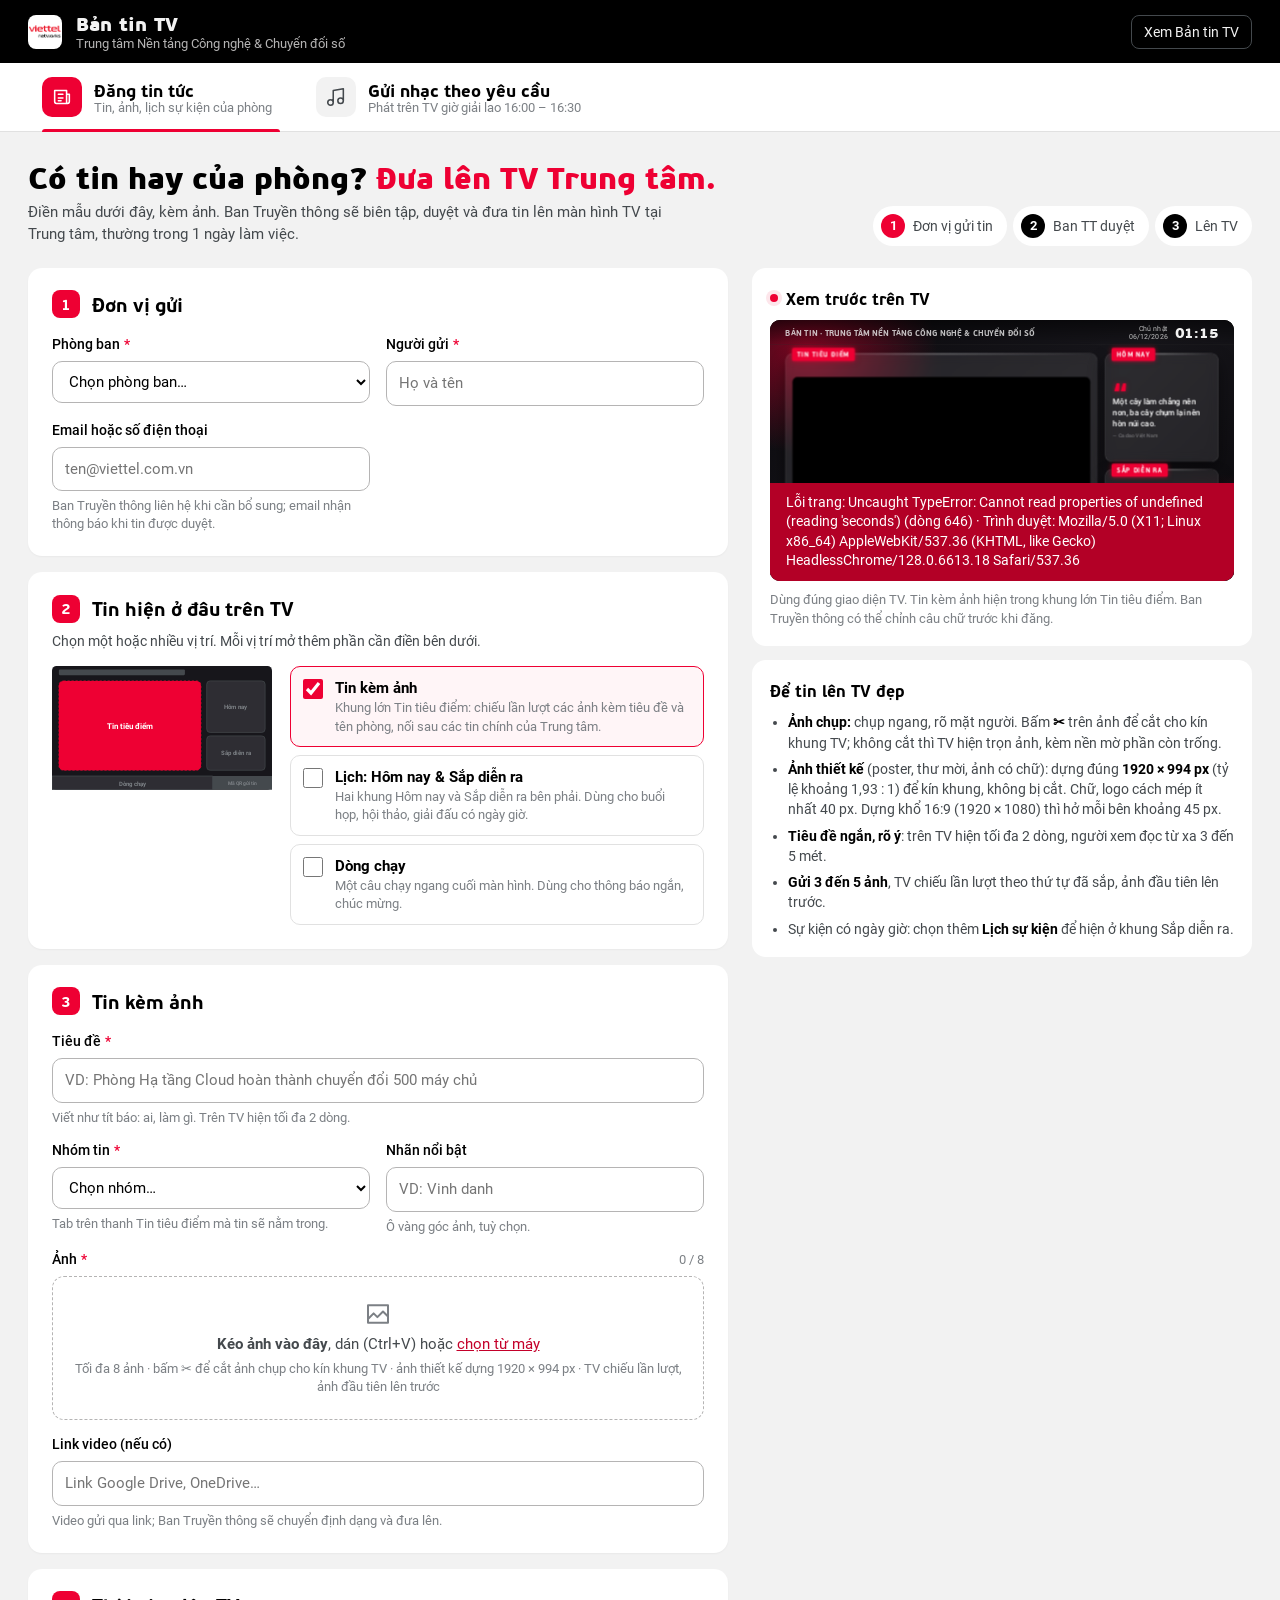
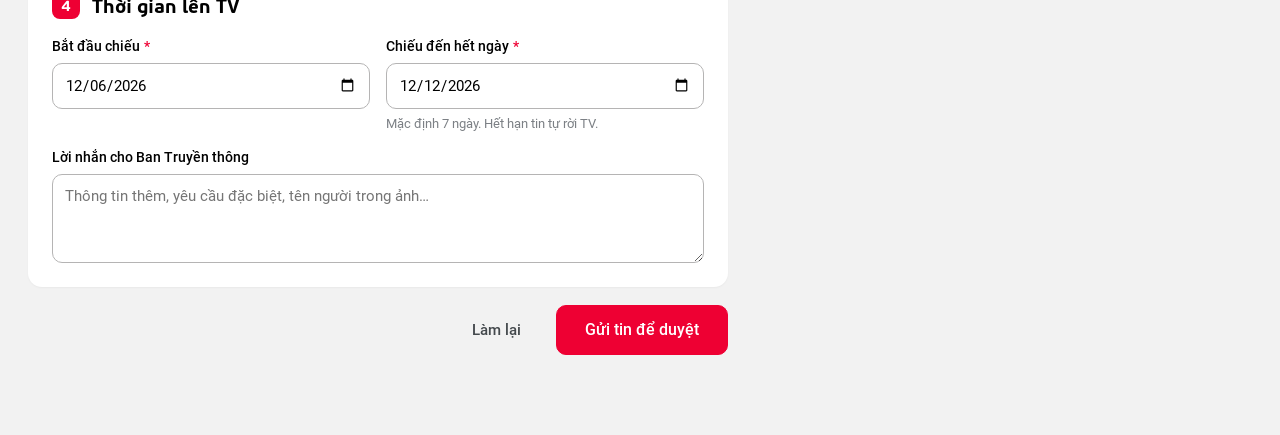
==== commit 26c6aac6: "Nhạc: bỏ luật 14 ngày mới phát lại; chỉ chặn trùng trong cùng một buổi (cùng tên, cùng ca sĩ hoặc mộ" ====
--- a/news/index.html
+++ b/news/index.html
@@ -6,7 +6,7 @@
 <meta name="robots" content="noindex">
 <link rel="icon" type="image/png" href="../img/logo-vtnet.png">
 <title>Gửi tin, gửi nhạc lên Bản tin TV</title>
-<link rel="stylesheet" href="news.css?v=20261113">
+<link rel="stylesheet" href="news.css?v=20261118">
 <!-- Trang các phòng ban gửi tin (tab Đăng tin tức) và gửi nhạc giải lao (tab Gửi nhạc theo yêu cầu, #nhac, music.js).
      Tin, nhạc vào hàng chờ; Ban Truyền thông duyệt ở duyet.html / nhac.html rồi mới lên TV. -->
 </head>
@@ -91,10 +91,10 @@
   <button class="btn primary" id="magain">Gửi bài khác</button>
 </section>
 
-<script src="config.js?v=20261113"></script>
-<script src="shared.js?v=20261113"></script>
-<script src="form.js?v=20261113"></script>
-<script src="music.js?v=20261113"></script>
+<script src="config.js?v=20261118"></script>
+<script src="shared.js?v=20261118"></script>
+<script src="form.js?v=20261118"></script>
+<script src="music.js?v=20261118"></script>
 <script>
 (function () {
   'use strict';
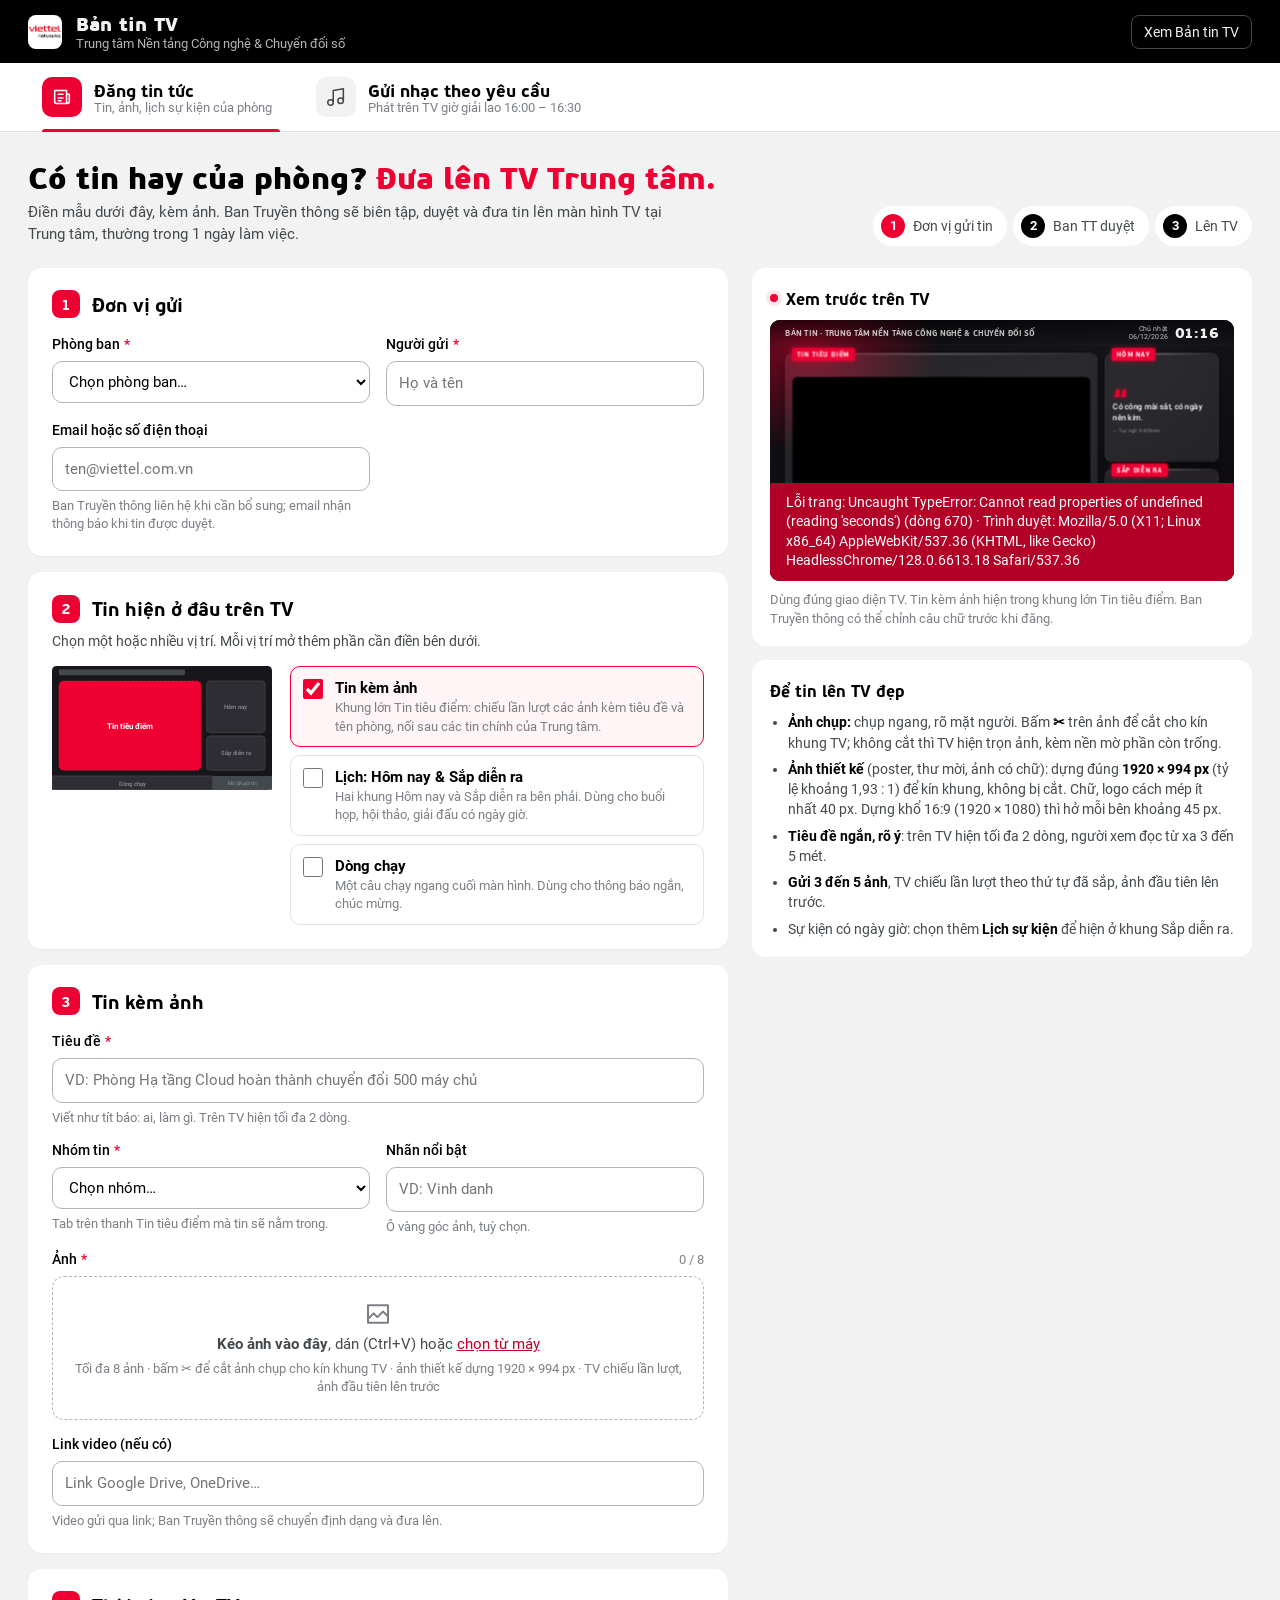
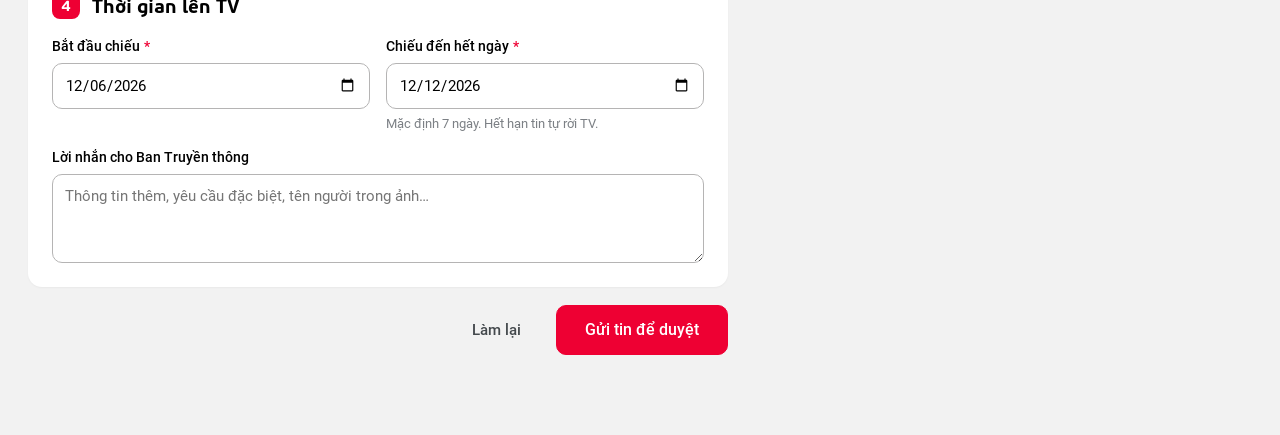
==== commit 9e7a37f8: "Nhạc: trang duyệt ghi lý do bài đã duyệt chưa vào buổi tới; thêm máy chủ giả apps-script/mock.js để " ====
--- a/news/index.html
+++ b/news/index.html
@@ -6,7 +6,7 @@
 <meta name="robots" content="noindex">
 <link rel="icon" type="image/png" href="../img/logo-vtnet.png">
 <title>Gửi tin, gửi nhạc lên Bản tin TV</title>
-<link rel="stylesheet" href="news.css?v=20261118">
+<link rel="stylesheet" href="news.css?v=20261118b">
 <!-- Trang các phòng ban gửi tin (tab Đăng tin tức) và gửi nhạc giải lao (tab Gửi nhạc theo yêu cầu, #nhac, music.js).
      Tin, nhạc vào hàng chờ; Ban Truyền thông duyệt ở duyet.html / nhac.html rồi mới lên TV. -->
 </head>
@@ -91,10 +91,10 @@
   <button class="btn primary" id="magain">Gửi bài khác</button>
 </section>
 
-<script src="config.js?v=20261118"></script>
-<script src="shared.js?v=20261118"></script>
-<script src="form.js?v=20261118"></script>
-<script src="music.js?v=20261118"></script>
+<script src="config.js?v=20261118b"></script>
+<script src="shared.js?v=20261118b"></script>
+<script src="form.js?v=20261118b"></script>
+<script src="music.js?v=20261118b"></script>
 <script>
 (function () {
   'use strict';
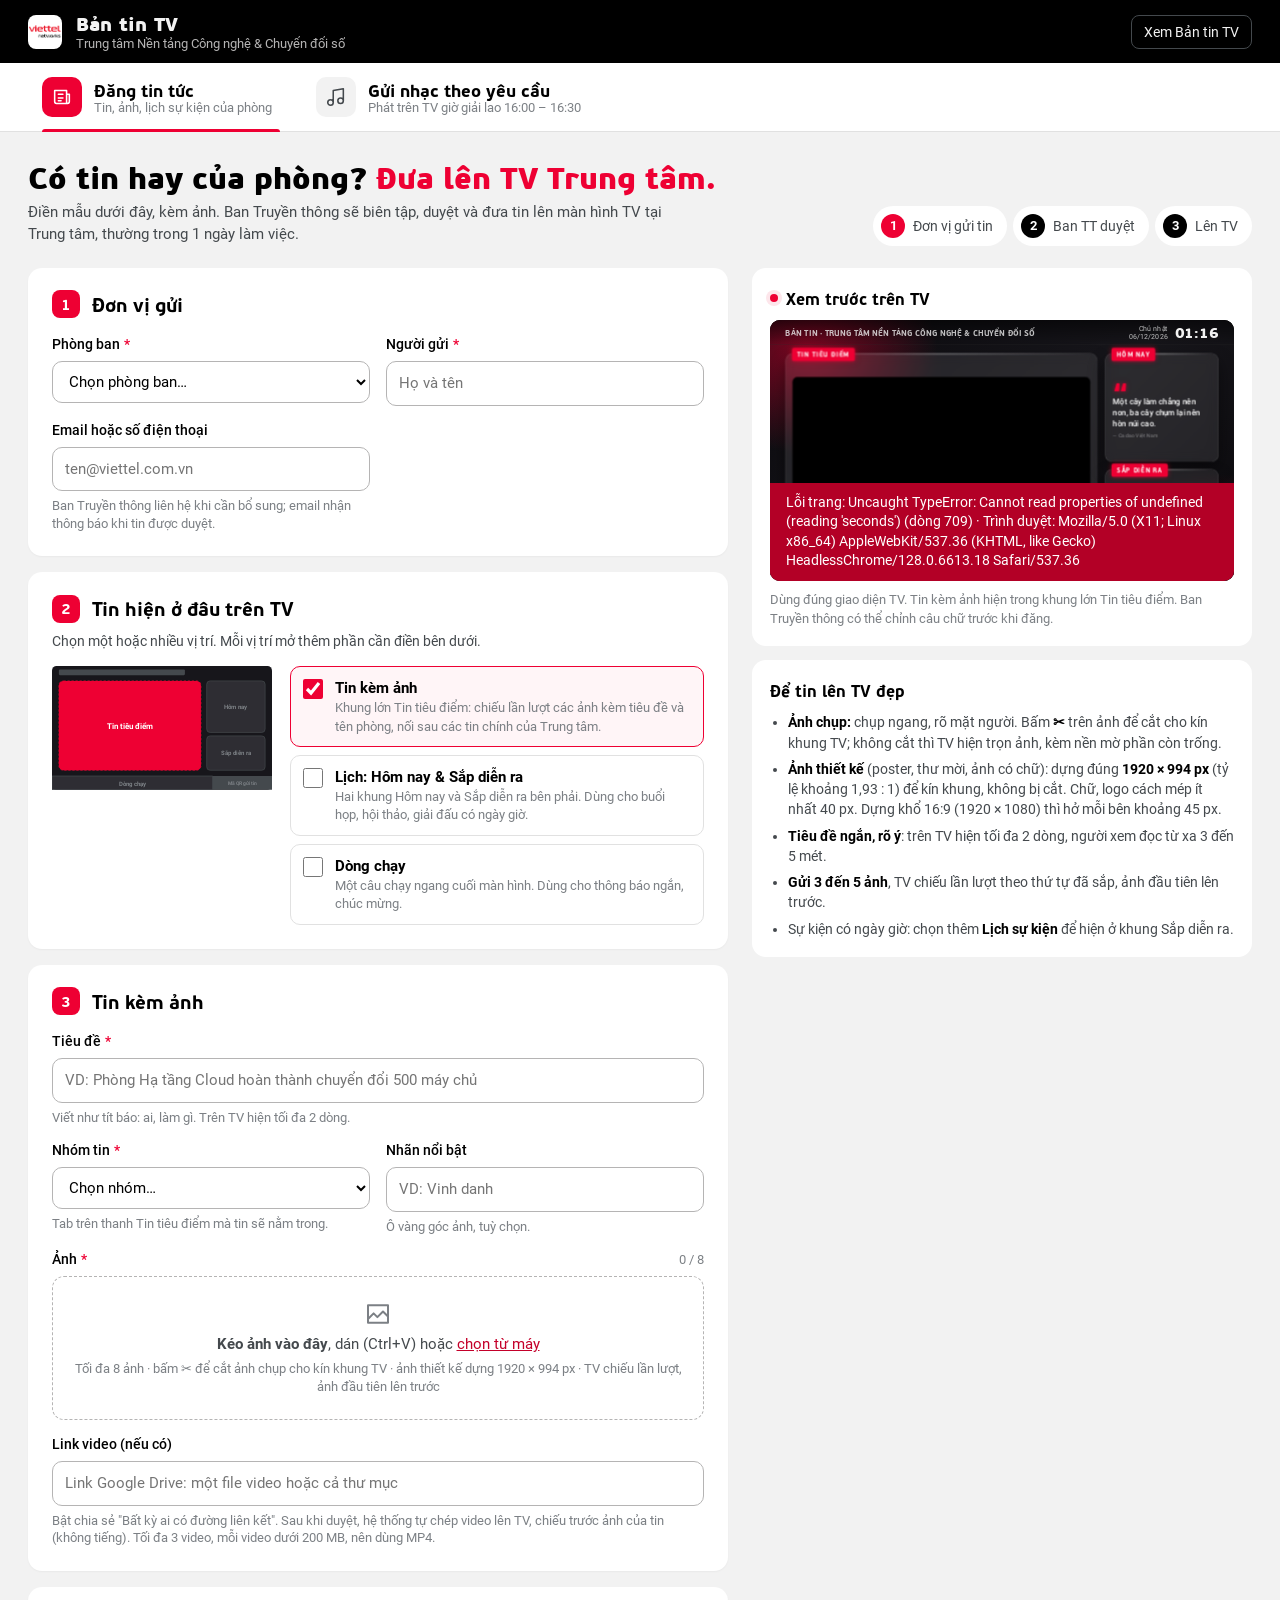
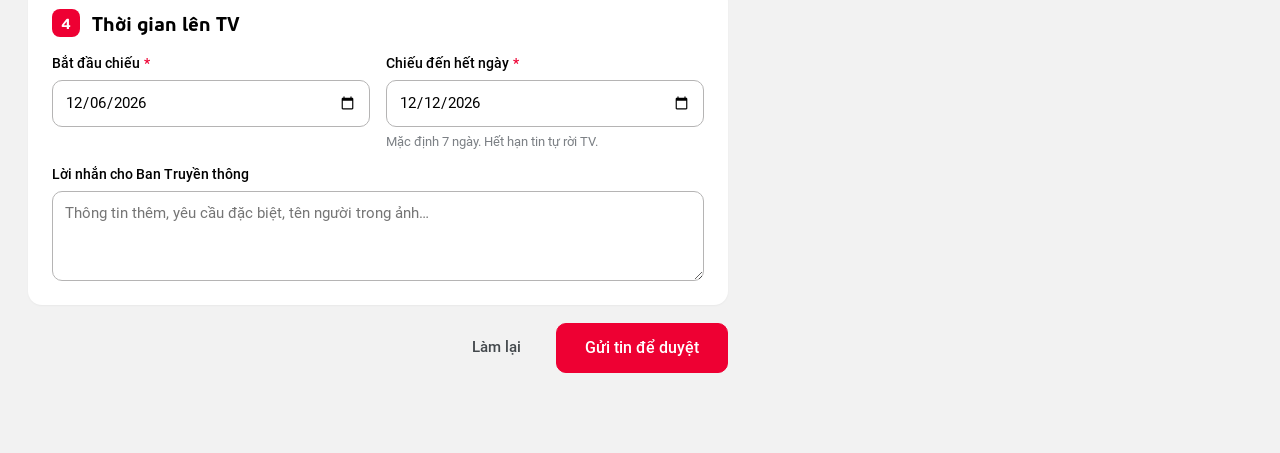
==== commit 54925006: "Video kèm tin phòng ban: máy chủ tự chép video từ link Drive khi duyệt, TV tải từng đoạn, lưu bộ nhớ" ====
--- a/news/index.html
+++ b/news/index.html
@@ -6,7 +6,7 @@
 <meta name="robots" content="noindex">
 <link rel="icon" type="image/png" href="../img/logo-vtnet.png">
 <title>Gửi tin, gửi nhạc lên Bản tin TV</title>
-<link rel="stylesheet" href="news.css?v=20261118b">
+<link rel="stylesheet" href="news.css?v=20261119">
 <!-- Trang các phòng ban gửi tin (tab Đăng tin tức) và gửi nhạc giải lao (tab Gửi nhạc theo yêu cầu, #nhac, music.js).
      Tin, nhạc vào hàng chờ; Ban Truyền thông duyệt ở duyet.html / nhac.html rồi mới lên TV. -->
 </head>
@@ -91,10 +91,10 @@
   <button class="btn primary" id="magain">Gửi bài khác</button>
 </section>
 
-<script src="config.js?v=20261118b"></script>
-<script src="shared.js?v=20261118b"></script>
-<script src="form.js?v=20261118b"></script>
-<script src="music.js?v=20261118b"></script>
+<script src="config.js?v=20261119"></script>
+<script src="shared.js?v=20261119"></script>
+<script src="form.js?v=20261119"></script>
+<script src="music.js?v=20261119"></script>
 <script>
 (function () {
   'use strict';
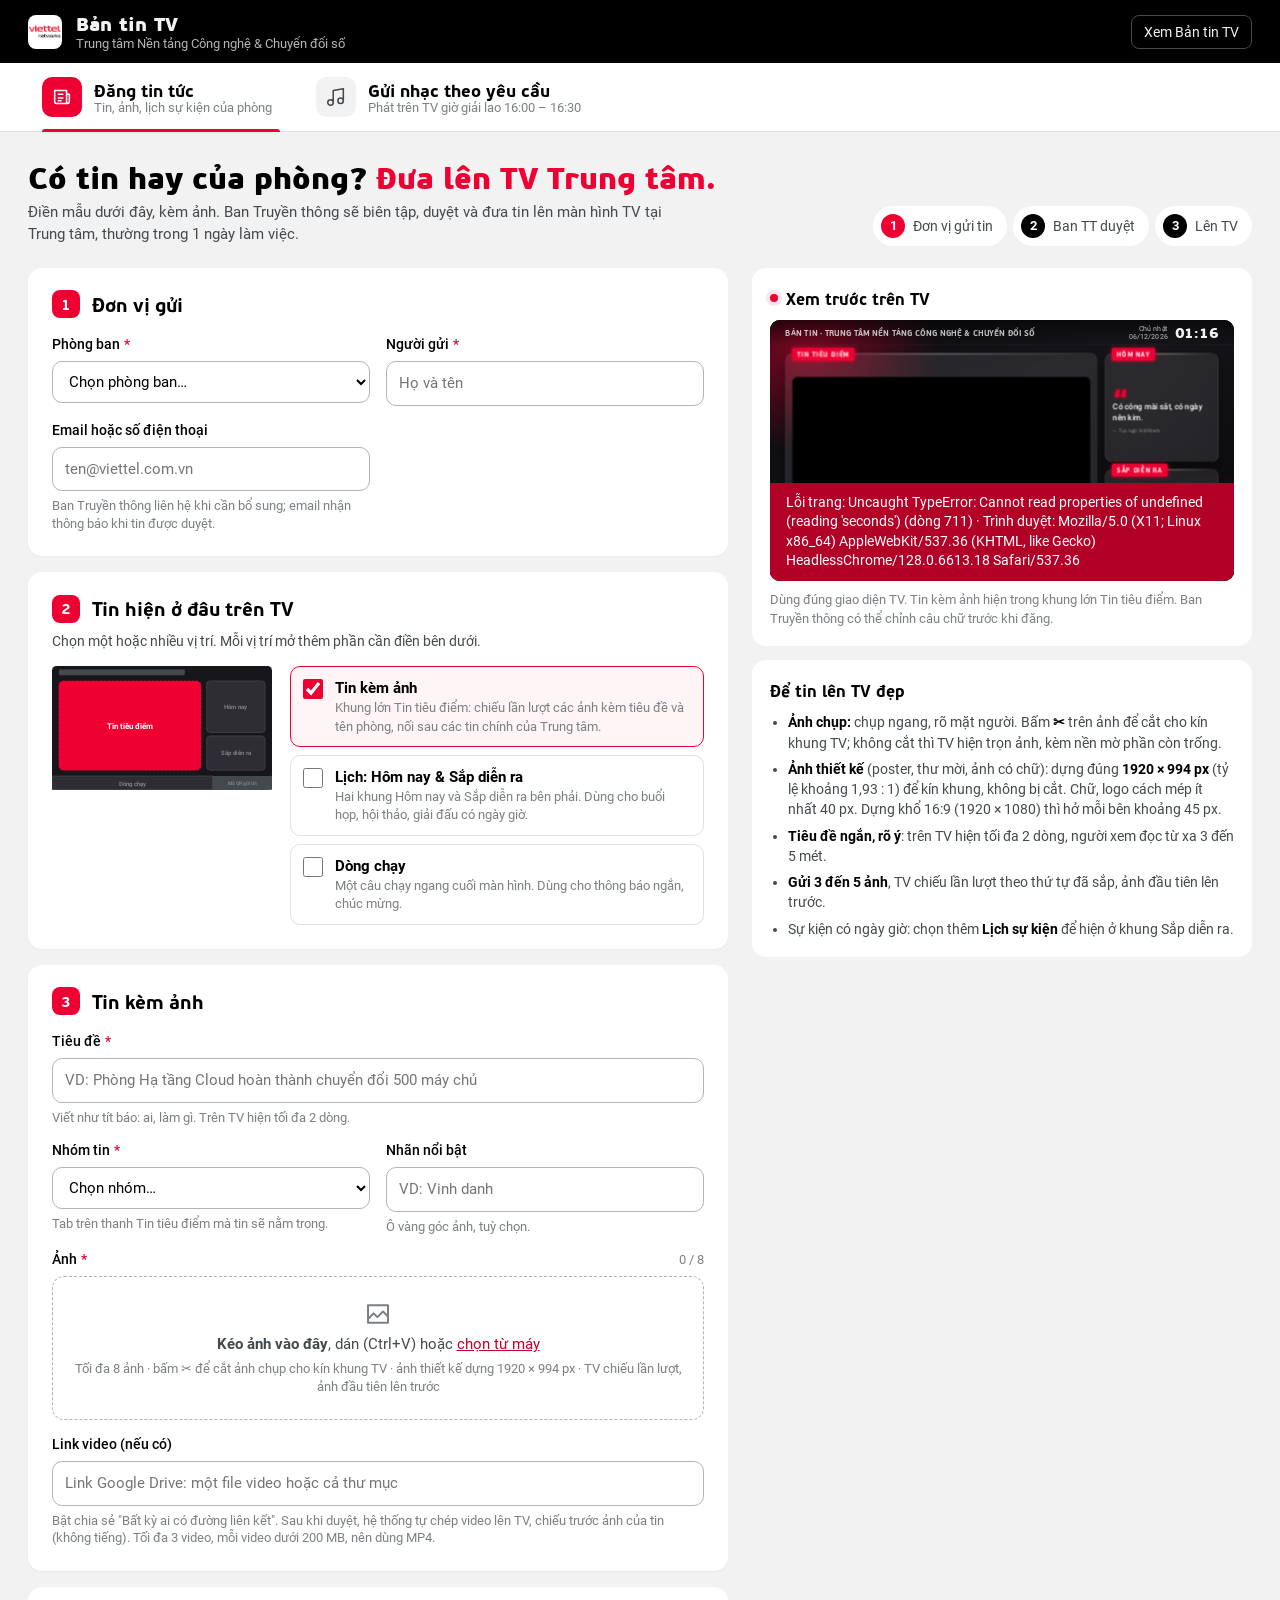
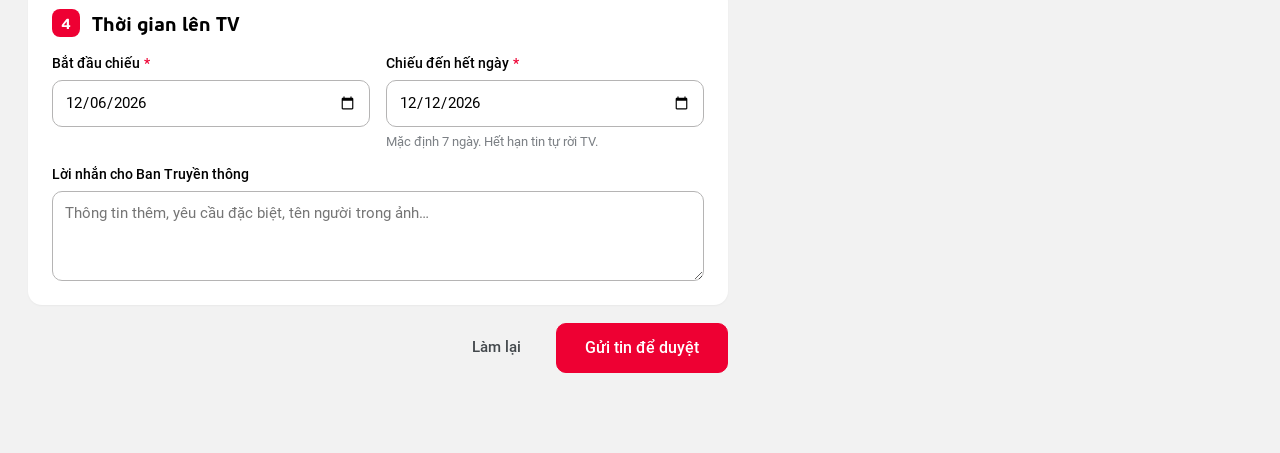
==== commit 6b1f1f38: "Trình chiếu: video của tin phát riêng trong pop-up có tiếng theo lịch SHOWTIME; chiều 19/11 chiếu vi" ====
--- a/news/index.html
+++ b/news/index.html
@@ -6,7 +6,7 @@
 <meta name="robots" content="noindex">
 <link rel="icon" type="image/png" href="../img/logo-vtnet.png">
 <title>Gửi tin, gửi nhạc lên Bản tin TV</title>
-<link rel="stylesheet" href="news.css?v=20261119">
+<link rel="stylesheet" href="news.css?v=20261119b">
 <!-- Trang các phòng ban gửi tin (tab Đăng tin tức) và gửi nhạc giải lao (tab Gửi nhạc theo yêu cầu, #nhac, music.js).
      Tin, nhạc vào hàng chờ; Ban Truyền thông duyệt ở duyet.html / nhac.html rồi mới lên TV. -->
 </head>
@@ -91,10 +91,10 @@
   <button class="btn primary" id="magain">Gửi bài khác</button>
 </section>
 
-<script src="config.js?v=20261119"></script>
-<script src="shared.js?v=20261119"></script>
-<script src="form.js?v=20261119"></script>
-<script src="music.js?v=20261119"></script>
+<script src="config.js?v=20261119b"></script>
+<script src="shared.js?v=20261119b"></script>
+<script src="form.js?v=20261119b"></script>
+<script src="music.js?v=20261119b"></script>
 <script>
 (function () {
   'use strict';
